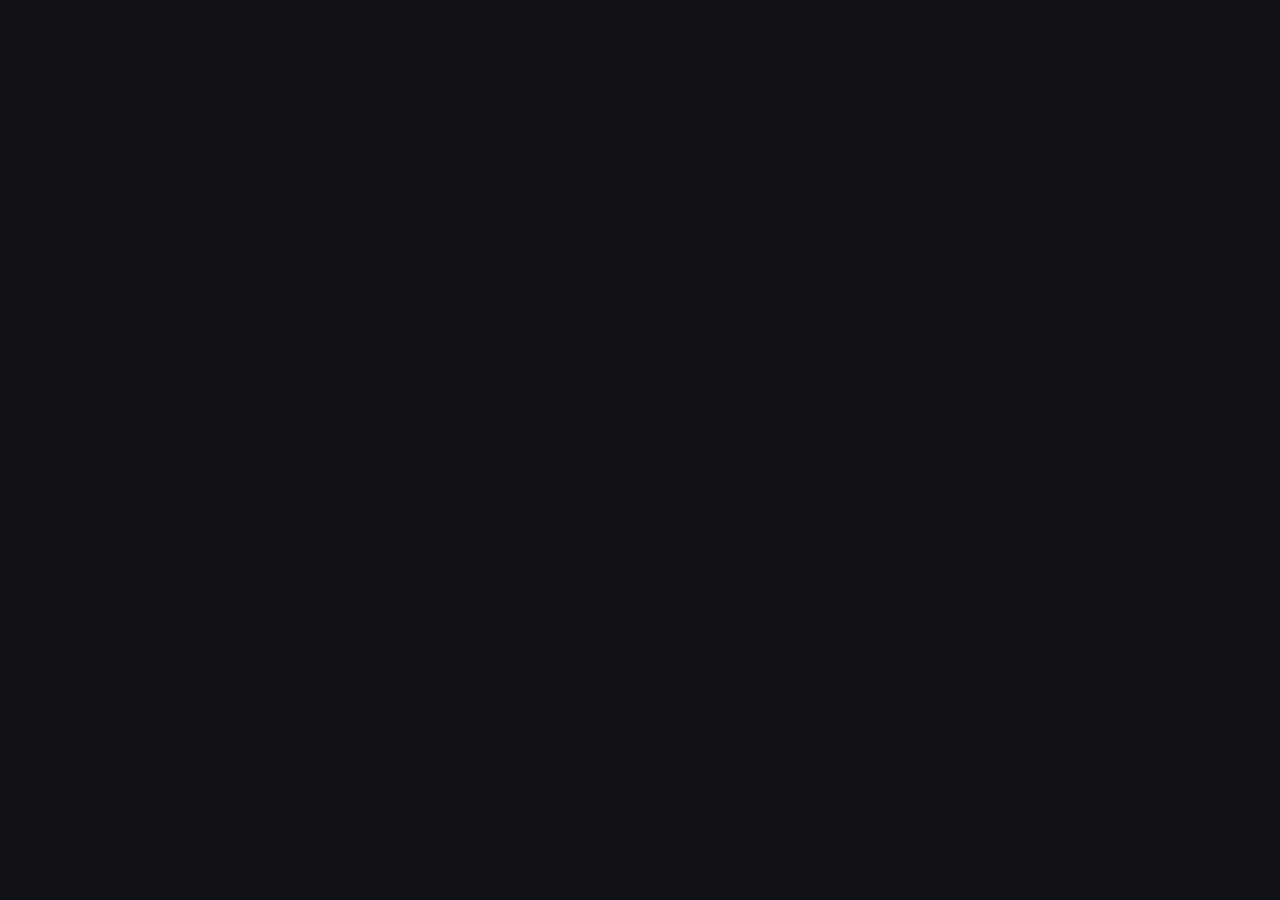
==== kirs_ulyana/index.html @ 71306ec5 "сделала фронт йоу" ====
<!DOCTYPE html>
<html>
<head>
  <title>TaskBoard — Управление задачами</title>
  <link rel="preconnect" href="https://fonts.googleapis.com" />
  <link href="https://fonts.googleapis.com/css2?family=Inter:wght@400;500;600;700&display=swap" rel="stylesheet" />
  <link rel="stylesheet" href="style.css" />
</head>
<body>

  <!-- ТОСТЫ -->
  <div id="toast-container"></div>

  <!-- ЭКРАНЫ АВТОРИЗАЦИИ (показываются, когда пользователь не вошёл) -->
  <div id="auth-view" class="auth-wrapper hidden">
    <!-- LOGIN -->
    <div id="page-login" class="auth-card hidden">
      <div class="auth-logo">
        <svg width="36" height="36" viewBox="0 0 36 36" fill="none">
          <rect width="36" height="36" rx="10" fill="#6C63FF"/>
          <path d="M10 18h16M18 10v16" stroke="#fff" stroke-width="2.5" stroke-linecap="round"/>
        </svg>
        <span>TaskBoard</span>
      </div>
      <h1 class="auth-title">Добро пожаловать</h1>
      <p class="auth-subtitle">Войдите в свой аккаунт</p>
      <form id="login-form" class="auth-form" onsubmit="return false">
        <div class="field">
          <label>Email</label>
          <input type="email" id="login-email" placeholder="you@example.com" autocomplete="email" required />
        </div>
        <div class="field">
          <label>Пароль</label>
          <input type="password" id="login-password" placeholder="••••••" autocomplete="current-password" required />
        </div>
        <div id="login-error" class="form-error hidden"></div>
        <button type="submit" class="btn btn-primary btn-full" onclick="Auth.login()">
          <span class="btn-text">Войти</span>
          <span class="btn-spinner hidden"></span>
        </button>
      </form>
      <p class="auth-footer">Нет аккаунта? <a href="#" onclick="Router.go('register')">Зарегистрироваться</a></p>
    </div>

    <!-- РЕГИСТРАЦИЯ -->
    <div id="page-register" class="auth-card hidden">
      <div class="auth-logo">
        <svg width="36" height="36" viewBox="0 0 36 36" fill="none">
          <rect width="36" height="36" rx="10" fill="#6C63FF"/>
          <path d="M10 18h16M18 10v16" stroke="#fff" stroke-width="2.5" stroke-linecap="round"/>
        </svg>
        <span>TaskBoard</span>
      </div>
      <h1 class="auth-title">Создать аккаунт</h1>
      <p class="auth-subtitle">Заполните данные для регистрации</p>
      <form id="register-form" class="auth-form" onsubmit="return false">
        <div class="field">
          <label>Имя пользователя</label>
          <input type="text" id="reg-username" placeholder="Минимум 5 символов" minlength="5" maxlength="50" required />
        </div>
        <div class="field">
          <label>Email</label>
          <input type="email" id="reg-email" placeholder="you@example.com" required />
        </div>
        <div class="field">
          <label>Пароль</label>
          <input type="password" id="reg-password" placeholder="Минимум 6 символов" minlength="6" maxlength="100" required />
        </div>
        <div class="field">
          <label>Роль</label>
          <select id="reg-role">
            <option value="user">Исполнитель</option>
            <option value="manager">Менеджер</option>
            <option value="admin">Администратор</option>
          </select>
        </div>
        <div id="reg-error" class="form-error hidden"></div>
        <button type="submit" class="btn btn-primary btn-full" onclick="Auth.register()">
          <span class="btn-text">Зарегистрироваться</span>
          <span class="btn-spinner hidden"></span>
        </button>
      </form>
      <p class="auth-footer">Уже есть аккаунт? <a href="#" onclick="Router.go('login')">Войти</a></p>
    </div>
  </div>

  <!-- ОСНОВНОЕ ПРИЛОЖЕНИЕ (показывается, если пользователь вошёл) -->
  <div id="app-view" class="app-layout hidden">

    <!-- БОКОВОЕ МЕНЮ -->
    <aside class="sidebar">
      <div class="sidebar-header">
        <svg width="28" height="28" viewBox="0 0 36 36" fill="none">
          <rect width="36" height="36" rx="10" fill="#6C63FF"/>
          <path d="M10 18h16M18 10v16" stroke="#fff" stroke-width="2.5" stroke-linecap="round"/>
        </svg>
        <span class="sidebar-brand">TaskBoard</span>
      </div>

      <nav class="sidebar-nav">
        <a href="#" class="nav-item active" onclick="Router.go('boards')" data-page="boards">
          <svg viewBox="0 0 24 24" fill="none" stroke="currentColor" stroke-width="2">
            <rect x="3" y="3" width="7" height="7" rx="1"/><rect x="14" y="3" width="7" height="7" rx="1"/>
            <rect x="3" y="14" width="7" height="7" rx="1"/><rect x="14" y="14" width="7" height="7" rx="1"/>
          </svg>
          Мои доски
        </a>
        <a href="#" class="nav-item" onclick="Router.go('notifications')" data-page="notifications">
          <svg viewBox="0 0 24 24" fill="none" stroke="currentColor" stroke-width="2">
            <path d="M18 8A6 6 0 0 0 6 8c0 7-3 9-3 9h18s-3-2-3-9"/>
            <path d="M13.73 21a2 2 0 0 1-3.46 0"/>
          </svg>
          Уведомления
          <span id="notif-badge" class="badge hidden">0</span>
        </a>
        <a href="#" class="nav-item" onclick="Router.go('profile')" data-page="profile">
          <svg viewBox="0 0 24 24" fill="none" stroke="currentColor" stroke-width="2">
            <path d="M20 21v-2a4 4 0 0 0-4-4H8a4 4 0 0 0-4 4v2"/>
            <circle cx="12" cy="7" r="4"/>
          </svg>
          Профиль
        </a>
      </nav>

      <div class="sidebar-footer">
        <div class="sidebar-user">
          <div class="user-avatar" id="sidebar-avatar">?</div>
          <div class="user-info">
            <span class="user-name" id="sidebar-name">...</span>
            <span class="user-role" id="sidebar-role">...</span>
          </div>
        </div>
        <button class="btn-icon logout-btn" onclick="Auth.logout()" title="Выйти">
          <svg viewBox="0 0 24 24" fill="none" stroke="currentColor" stroke-width="2">
            <path d="M9 21H5a2 2 0 0 1-2-2V5a2 2 0 0 1 2-2h4"/>
            <polyline points="16 17 21 12 16 7"/><line x1="21" y1="12" x2="9" y2="12"/>
          </svg>
        </button>
      </div>
    </aside>

    <!-- ОСНОВНОЙ КОНТЕНТ -->
    <main class="main-content">

      <!-- СТРАНИЦА ДОСОК -->
      <div id="page-boards" class="page hidden">
        <div class="page-header">
          <div>
            <h1 class="page-title">Мои доски</h1>
            <p class="page-subtitle">Управляйте своими проектами</p>
          </div>
          <button class="btn btn-primary" onclick="Boards.openCreateModal()">
            <svg viewBox="0 0 24 24" fill="none" stroke="currentColor" stroke-width="2.5"><path d="M12 5v14M5 12h14"/></svg>
            Новая доска
          </button>
        </div>
        <div id="boards-grid" class="boards-grid">
          <div class="skeleton-grid">
            <div class="skeleton-card"></div>
            <div class="skeleton-card"></div>
            <div class="skeleton-card"></div>
          </div>
        </div>
      </div>

      <!-- СТРАНИЦА ДОСКИ (КАНБАН) -->
      <div id="page-board" class="page hidden">
        <div class="page-header">
          <div class="board-header-left">
            <button class="btn-icon back-btn" onclick="Router.go('boards')">
              <svg viewBox="0 0 24 24" fill="none" stroke="currentColor" stroke-width="2.5">
                <path d="M19 12H5M12 5l-7 7 7 7"/>
              </svg>
            </button>
            <div>
              <h1 class="page-title" id="board-title">Загрузка...</h1>
              <p class="page-subtitle" id="board-desc"></p>
            </div>
          </div>
          <div class="board-actions">
            <button class="btn btn-secondary" onclick="Board.openEditModal()">Редактировать</button>
            <button class="btn btn-primary" onclick="Board.openTaskModal()">
              <svg viewBox="0 0 24 24" fill="none" stroke="currentColor" stroke-width="2.5"><path d="M12 5v14M5 12h14"/></svg>
              Задача
            </button>
          </div>
        </div>
        <div class="kanban-board" id="kanban-board">
          <div class="kanban-col" id="col-todo" data-status="todo">
            <div class="col-header">
              <div class="col-dot dot-todo"></div>
              <span class="col-title">To Do</span>
              <span class="col-count" id="count-todo">0</span>
            </div>
            <div class="col-cards" id="cards-todo"></div>
          </div>
          <div class="kanban-col" id="col-inprogress" data-status="inprogress">
            <div class="col-header">
              <div class="col-dot dot-inprogress"></div>
              <span class="col-title">In Progress</span>
              <span class="col-count" id="count-inprogress">0</span>
            </div>
            <div class="col-cards" id="cards-inprogress"></div>
          </div>
          <div class="kanban-col" id="col-done" data-status="done">
            <div class="col-header">
              <div class="col-dot dot-done"></div>
              <span class="col-title">Done</span>
              <span class="col-count" id="count-done">0</span>
            </div>
            <div class="col-cards" id="cards-done"></div>
          </div>
        </div>
      </div>

      <!-- СТРАНИЦА ЗАДАЧИ -->
      <div id="page-task" class="page hidden">
        <div class="page-header">
          <div class="board-header-left">
            <button class="btn-icon back-btn" id="task-back-btn" onclick="Board.goBack()">
              <svg viewBox="0 0 24 24" fill="none" stroke="currentColor" stroke-width="2.5">
                <path d="M19 12H5M12 5l-7 7 7 7"/>
              </svg>
            </button>
            <div>
              <h1 class="page-title" id="task-title">Загрузка...</h1>
              <span class="status-badge" id="task-status-badge"></span>
            </div>
          </div>
          <div class="board-actions">
            <button class="btn btn-secondary" onclick="TaskDetail.openEditModal()">Редактировать</button>
            <button class="btn btn-danger" onclick="TaskDetail.deleteTask()">Удалить</button>
          </div>
        </div>

        <div class="task-layout">
          <div class="task-main">
            <section class="task-section">
              <h3 class="section-label">Описание</h3>
              <p id="task-description" class="task-description"></p>
            </section>
            <section class="task-section">
              <h3 class="section-label">Комментарии</h3>
              <div id="task-comments" class="comments-list"></div>
              <form class="comment-form" onsubmit="return false">
                <textarea id="comment-text" placeholder="Написать комментарий..." rows="3"></textarea>
                <button class="btn btn-primary" onclick="TaskDetail.addComment()">Отправить</button>
              </form>
            </section>
          </div>
          <div class="task-sidebar">
            <div class="task-meta-card">
              <div class="meta-row">
                <span class="meta-label">Статус</span>
                <select id="task-status-select" onchange="TaskDetail.changeStatus(this.value)" class="meta-select">
                  <option value="todo">To Do</option>
                  <option value="inprogress">In Progress</option>
                  <option value="done">Done</option>
                </select>
              </div>
              <div class="meta-row">
                <span class="meta-label">Дедлайн</span>
                <span id="task-due" class="meta-value">—</span>
              </div>
              <div class="meta-row">
                <span class="meta-label">Создана</span>
                <span id="task-created" class="meta-value">—</span>
              </div>
              <div class="meta-row">
                <span class="meta-label">Исполнитель</span>
                <span id="task-assignee" class="meta-value">—</span>
              </div>
            </div>
          </div>
        </div>
      </div>

      <!-- СТРАНИЦА УВЕДОМЛЕНИЙ -->
      <div id="page-notifications" class="page hidden">
        <div class="page-header">
          <div>
            <h1 class="page-title">Уведомления</h1>
            <p class="page-subtitle">Последние изменения в ваших задачах</p>
          </div>
          <button class="btn btn-secondary" onclick="Notifications.markAllRead()">Отметить все прочитанными</button>
        </div>
        <div id="notif-list" class="notif-list"></div>
      </div>

      <!-- СТРАНИЦА ПРОФИЛЯ -->
      <div id="page-profile" class="page hidden">
        <div class="page-header">
          <div>
            <h1 class="page-title">Профиль</h1>
          </div>
        </div>
        <div class="profile-card">
          <div class="profile-avatar-big" id="profile-avatar-big">?</div>
          <div class="profile-info">
            <div class="profile-name" id="profile-name">—</div>
            <div class="profile-email" id="profile-email">—</div>
            <div class="profile-role-badge" id="profile-role">—</div>
          </div>
        </div>
      </div>

    </main>
  </div>

  <!-- МОДАЛЬНЫЕ ОКНА -->

  <!-- МОДАЛЬНОЕ ОКНО СОЗДАНИЯ/РЕДАКТИРОВАНИЯ ДОСКИ -->
  <div id="modal-board" class="modal-overlay hidden" onclick="Modal.closeOnOverlay(event, 'modal-board')">
    <div class="modal">
      <div class="modal-header">
        <h2 id="modal-board-title">Новая доска</h2>
        <button class="btn-icon" onclick="Modal.close('modal-board')">
          <svg viewBox="0 0 24 24" fill="none" stroke="currentColor" stroke-width="2.5"><path d="M18 6L6 18M6 6l12 12"/></svg>
        </button>
      </div>
      <div class="modal-body">
        <div class="field">
          <label>Название <span class="req">*</span></label>
          <input type="text" id="board-name-input" placeholder="Название доски" maxlength="100" />
        </div>
        <div class="field">
          <label>Описание</label>
          <textarea id="board-desc-input" placeholder="Опционально" maxlength="500" rows="3"></textarea>
        </div>
      </div>
      <div class="modal-footer">
        <button class="btn btn-ghost" onclick="Modal.close('modal-board')">Отмена</button>
        <button class="btn btn-primary" id="board-submit-btn" onclick="Boards.submitBoard()">Создать</button>
      </div>
    </div>
  </div>

  <!-- МОДАЛЬНОЕ ОКНО СОЗДАНИЯ ЗАДАЧИ -->
  <div id="modal-task" class="modal-overlay hidden" onclick="Modal.closeOnOverlay(event, 'modal-task')">
    <div class="modal">
      <div class="modal-header">
        <h2>Новая задача</h2>
        <button class="btn-icon" onclick="Modal.close('modal-task')">
          <svg viewBox="0 0 24 24" fill="none" stroke="currentColor" stroke-width="2.5"><path d="M18 6L6 18M6 6l12 12"/></svg>
        </button>
      </div>
      <div class="modal-body">
        <div class="field">
          <label>Название <span class="req">*</span></label>
          <input type="text" id="task-name-input" placeholder="Название задачи" maxlength="100" />
        </div>
        <div class="field">
          <label>Описание</label>
          <textarea id="task-desc-input" placeholder="Опционально" maxlength="1000" rows="3"></textarea>
        </div>
        <div class="field-row">
          <div class="field">
            <label>Статус</label>
            <select id="task-status-input">
              <option value="todo">To Do</option>
              <option value="inprogress">In Progress</option>
              <option value="done">Done</option>
            </select>
          </div>
          <div class="field">
            <label>Дедлайн</label>
            <input type="date" id="task-due-input" />
          </div>
        </div>
      </div>
      <div class="modal-footer">
        <button class="btn btn-ghost" onclick="Modal.close('modal-task')">Отмена</button>
        <button class="btn btn-primary" onclick="Board.submitTask()">Создать</button>
      </div>
    </div>
  </div>

  <!-- МОДАЛЬНОЕ ОКНО РЕДАКТИРОВАНИЯ ЗАДАЧИ -->
  <div id="modal-edit-task" class="modal-overlay hidden" onclick="Modal.closeOnOverlay(event, 'modal-edit-task')">
    <div class="modal">
      <div class="modal-header">
        <h2>Редактировать задачу</h2>
        <button class="btn-icon" onclick="Modal.close('modal-edit-task')">
          <svg viewBox="0 0 24 24" fill="none" stroke="currentColor" stroke-width="2.5"><path d="M18 6L6 18M6 6l12 12"/></svg>
        </button>
      </div>
      <div class="modal-body">
        <div class="field">
          <label>Название</label>
          <input type="text" id="edit-task-name" maxlength="100" />
        </div>
        <div class="field">
          <label>Описание</label>
          <textarea id="edit-task-desc" maxlength="1000" rows="3"></textarea>
        </div>
        <div class="field-row">
          <div class="field">
            <label>Статус</label>
            <select id="edit-task-status">
              <option value="todo">To Do</option>
              <option value="inprogress">In Progress</option>
              <option value="done">Done</option>
            </select>
          </div>
          <div class="field">
            <label>Дедлайн</label>
            <input type="date" id="edit-task-due" />
          </div>
        </div>
      </div>
      <div class="modal-footer">
        <button class="btn btn-ghost" onclick="Modal.close('modal-edit-task')">Отмена</button>
        <button class="btn btn-primary" onclick="TaskDetail.submitEdit()">Сохранить</button>
      </div>
    </div>
  </div>

  <!-- МОДАЛЬНОЕ ОКНО ПОДТВЕРЖДЕНИЯ УДАЛЕНИЯ -->
  <div id="modal-confirm" class="modal-overlay hidden" onclick="Modal.closeOnOverlay(event, 'modal-confirm')">
    <div class="modal modal-sm">
      <div class="modal-header">
        <h2 id="confirm-title">Подтверждение</h2>
        <button class="btn-icon" onclick="Modal.close('modal-confirm')">
          <svg viewBox="0 0 24 24" fill="none" stroke="currentColor" stroke-width="2.5"><path d="M18 6L6 18M6 6l12 12"/></svg>
        </button>
      </div>
      <div class="modal-body">
        <p id="confirm-text">Вы уверены?</p>
      </div>
      <div class="modal-footer">
        <button class="btn btn-ghost" onclick="Modal.close('modal-confirm')">Отмена</button>
        <button class="btn btn-danger" id="confirm-btn">Удалить</button>
      </div>
    </div>
  </div>

  <!-- СКРИПТЫ (порядок загрузки важен) -->
  <script src="js/config.js"></script>
  <script src="js/api.js"></script>
  <script src="js/auth.js"></script>
  <script src="js/router.js"></script>
  <script src="js/modal.js"></script>
  <script src="js/toast.js"></script>
  <script src="js/pages/boards.js"></script>
  <script src="js/pages/board.js"></script>
  <script src="js/pages/task.js"></script>
  <script src="js/pages/notifications.js"></script>
  <script src="js/app.js"></script>
</body>
</html>
---- kirs_ulyana/style.css ----
/* ── CSS переменные ── */
:root {
  --bg:          #0F1117;
  --surface:     #1C1E26;
  --surface2:    #252730;
  --surface3:    #2E3040;
  --border:      #32354A;
  --accent:      #6C63FF;
  --accent-h:    #8B83FF;
  --accent-dim:  rgba(108, 99, 255, 0.15);
  --text:        #E8E8F0;
  --text-muted:  #8888A0;
  --text-dim:    #5A5A72;
  --success:     #3ECF8E;
  --warning:     #F4A261;
  --danger:      #E05252;
  --todo-clr:    #7B8AF7;
  --prog-clr:    #F4A261;
  --done-clr:    #3ECF8E;
  --radius:      10px;
  --radius-sm:   6px;
  --shadow:      0 4px 24px rgba(0,0,0,0.4);
  --font:        'Inter', -apple-system, sans-serif;
  --sidebar-w:   240px;
  --transition:  0.18s ease;
}

/* ── Сброс стилей ── */
*, *::before, *::after { box-sizing: border-box; margin: 0; padding: 0; }
html { font-size: 15px; }
body {
  font-family: var(--font);
  background: var(--bg);
  color: var(--text);
  min-height: 100vh;
  -webkit-font-smoothing: antialiased;
}
a { color: var(--accent); text-decoration: none; }
a:hover { color: var(--accent-h); }
button { font-family: var(--font); cursor: pointer; border: none; background: none; }
input, textarea, select {
  font-family: var(--font);
  font-size: 0.933rem;
  background: var(--surface2);
  border: 1.5px solid var(--border);
  border-radius: var(--radius-sm);
  color: var(--text);
  padding: 0.6rem 0.75rem;
  width: 100%;
  transition: border-color var(--transition);
  outline: none;
}
input::placeholder, textarea::placeholder { color: var(--text-dim); }
input:focus, textarea:focus, select:focus { border-color: var(--accent); }
textarea { resize: vertical; }
select option { background: var(--surface2); }

/* ── Утилиты ── */
.hidden { display: none !important; }

/* ── Кнопки ── */
.btn {
  display: inline-flex;
  align-items: center;
  gap: 0.4rem;
  padding: 0.55rem 1.1rem;
  border-radius: var(--radius-sm);
  font-size: 0.867rem;
  font-weight: 600;
  transition: background var(--transition), transform 0.1s;
}
.btn:active { transform: scale(0.97); }
.btn svg { width: 15px; height: 15px; flex-shrink: 0; }

.btn-primary { background: var(--accent); color: #fff; }
.btn-primary:hover { background: var(--accent-h); }

.btn-secondary { background: var(--surface2); color: var(--text); border: 1.5px solid var(--border); }
.btn-secondary:hover { background: var(--surface3); }

.btn-ghost { background: transparent; color: var(--text-muted); }
.btn-ghost:hover { background: var(--surface2); color: var(--text); }

.btn-danger { background: rgba(224,82,82,0.15); color: var(--danger); border: 1.5px solid rgba(224,82,82,0.3); }
.btn-danger:hover { background: rgba(224,82,82,0.25); }

.btn-full { width: 100%; justify-content: center; padding: 0.7rem; font-size: 0.933rem; }

.btn-icon {
  width: 32px; height: 32px;
  display: flex; align-items: center; justify-content: center;
  border-radius: var(--radius-sm);
  color: var(--text-muted);
  transition: background var(--transition), color var(--transition);
}
.btn-icon:hover { background: var(--surface2); color: var(--text); }
.btn-icon svg { width: 18px; height: 18px; }

/* ── Авторизация ── */
.auth-wrapper {
  min-height: 100vh;
  display: flex;
  align-items: center;
  justify-content: center;
  background: radial-gradient(ellipse at 60% 40%, rgba(108,99,255,0.12) 0%, transparent 65%),
              var(--bg);
}
.auth-card {
  width: 100%;
  max-width: 400px;
  background: var(--surface);
  border: 1.5px solid var(--border);
  border-radius: 16px;
  padding: 2rem 2rem 2.2rem;
  box-shadow: var(--shadow);
}
.auth-logo {
  display: flex; align-items: center; gap: 0.6rem;
  font-size: 1.1rem; font-weight: 700; color: var(--text);
  margin-bottom: 1.6rem;
}
.auth-title { font-size: 1.5rem; font-weight: 700; margin-bottom: 0.25rem; }
.auth-subtitle { color: var(--text-muted); font-size: 0.9rem; margin-bottom: 1.6rem; }
.auth-form { display: flex; flex-direction: column; gap: 1rem; }
.auth-footer { text-align: center; margin-top: 1.2rem; color: var(--text-muted); font-size: 0.867rem; }

/* ── Поля формы ── */
.field { display: flex; flex-direction: column; gap: 0.35rem; }
.field label { font-size: 0.8rem; font-weight: 600; color: var(--text-muted); letter-spacing: 0.02em; text-transform: uppercase; }
.field-row { display: grid; grid-template-columns: 1fr 1fr; gap: 0.75rem; }
.req { color: var(--accent); }
.form-error { color: var(--danger); font-size: 0.833rem; padding: 0.5rem 0.6rem; background: rgba(224,82,82,0.1); border-radius: var(--radius-sm); }

/* ── Макет приложения ── */
.app-layout {
  display: grid;
  grid-template-columns: var(--sidebar-w) 1fr;
  min-height: 100vh;
}

/* ── Боковое меню ── */
.sidebar {
  background: var(--surface);
  border-right: 1.5px solid var(--border);
  display: flex;
  flex-direction: column;
  padding: 1.25rem 0;
  position: sticky;
  top: 0;
  height: 100vh;
  overflow-y: auto;
}
.sidebar-header {
  display: flex; align-items: center; gap: 0.6rem;
  padding: 0 1.1rem 1.4rem;
  font-size: 1rem; font-weight: 700; color: var(--text);
}
.sidebar-brand { font-size: 1rem; font-weight: 700; }
.sidebar-nav { flex: 1; display: flex; flex-direction: column; gap: 2px; padding: 0 0.6rem; }
.nav-item {
  display: flex; align-items: center; gap: 0.7rem;
  padding: 0.6rem 0.8rem;
  border-radius: var(--radius-sm);
  color: var(--text-muted);
  font-size: 0.867rem;
  font-weight: 500;
  transition: background var(--transition), color var(--transition);
  text-decoration: none;
  position: relative;
}
.nav-item svg { width: 16px; height: 16px; flex-shrink: 0; }
.nav-item:hover { background: var(--surface2); color: var(--text); }
.nav-item.active { background: var(--accent-dim); color: var(--accent); }

.sidebar-footer {
  padding: 1rem 0.9rem 0;
  border-top: 1.5px solid var(--border);
  display: flex; align-items: center; gap: 0.5rem;
  margin-top: auto;
}
.sidebar-user { display: flex; align-items: center; gap: 0.6rem; flex: 1; min-width: 0; }
.user-avatar {
  width: 32px; height: 32px; border-radius: 50%;
  background: var(--accent-dim);
  color: var(--accent);
  display: flex; align-items: center; justify-content: center;
  font-size: 0.8rem; font-weight: 700;
  flex-shrink: 0;
  border: 1.5px solid var(--accent);
}
.user-info { display: flex; flex-direction: column; min-width: 0; }
.user-name { font-size: 0.8rem; font-weight: 600; white-space: nowrap; overflow: hidden; text-overflow: ellipsis; }
.user-role { font-size: 0.7rem; color: var(--text-muted); white-space: nowrap; }

.logout-btn { color: var(--text-dim); flex-shrink: 0; }
.logout-btn:hover { background: rgba(224,82,82,0.1); color: var(--danger); }

/* ── Основной контент ── */
.main-content { padding: 2rem 2.5rem; overflow-y: auto; }
.page { display: block; }

/* ── Заголовок страницы ── */
.page-header {
  display: flex; align-items: flex-start; justify-content: space-between;
  margin-bottom: 2rem; gap: 1rem;
}
.page-title { font-size: 1.6rem; font-weight: 700; margin-bottom: 0.2rem; }
.page-subtitle { color: var(--text-muted); font-size: 0.867rem; }
.board-header-left { display: flex; align-items: center; gap: 0.75rem; }
.back-btn { width: 36px; height: 36px; }
.board-actions { display: flex; gap: 0.5rem; align-items: center; }

/* ── Сетка досок ── */
.boards-grid { display: grid; grid-template-columns: repeat(auto-fill, minmax(260px, 1fr)); gap: 1rem; }
.board-card {
  background: var(--surface);
  border: 1.5px solid var(--border);
  border-radius: var(--radius);
  padding: 1.2rem 1.2rem 1rem;
  cursor: pointer;
  transition: border-color var(--transition), transform var(--transition), box-shadow var(--transition);
  position: relative;
}
.board-card:hover { border-color: var(--accent); transform: translateY(-2px); box-shadow: 0 8px 24px rgba(108,99,255,0.15); }
.board-card-title { font-size: 1rem; font-weight: 600; margin-bottom: 0.4rem; }
.board-card-desc { font-size: 0.8rem; color: var(--text-muted); display: -webkit-box; -webkit-line-clamp: 2; -webkit-box-orient: vertical; overflow: hidden; min-height: 2.2em; }
.board-card-footer { display: flex; justify-content: space-between; align-items: center; margin-top: 1rem; padding-top: 0.75rem; border-top: 1px solid var(--border); }
.board-card-date { font-size: 0.75rem; color: var(--text-dim); }
.board-card-actions { display: flex; gap: 4px; opacity: 0; transition: opacity var(--transition); }
.board-card:hover .board-card-actions { opacity: 1; }
.board-card-actions .btn-icon { width: 26px; height: 26px; }
.board-card-actions .btn-icon svg { width: 14px; height: 14px; }

.empty-state {
  grid-column: 1 / -1;
  text-align: center;
  padding: 4rem 2rem;
  color: var(--text-muted);
}
.empty-state svg { width: 48px; height: 48px; margin: 0 auto 1rem; opacity: 0.4; }
.empty-state h3 { font-size: 1.1rem; font-weight: 600; margin-bottom: 0.4rem; color: var(--text); }
.empty-state p { font-size: 0.867rem; }

/* ── Скелет загрузки ── */
.skeleton-grid { display: contents; }
.skeleton-card {
  background: var(--surface);
  border: 1.5px solid var(--border);
  border-radius: var(--radius);
  height: 140px;
  animation: shimmer 1.4s infinite;
}
@keyframes shimmer {
  0%,100% { opacity: 0.6; }
  50%      { opacity: 1; }
}

/* ── Канбан ── */
.kanban-board {
  display: grid;
  grid-template-columns: repeat(3, 1fr);
  gap: 1.2rem;
  align-items: start;
  min-height: calc(100vh - 200px);
}
.kanban-col {
  background: var(--surface);
  border: 1.5px solid var(--border);
  border-radius: var(--radius);
  overflow: hidden;
}
.col-header {
  display: flex; align-items: center; gap: 0.5rem;
  padding: 1rem 1rem 0.75rem;
  border-bottom: 1.5px solid var(--border);
}
.col-dot { width: 8px; height: 8px; border-radius: 50%; flex-shrink: 0; }
.dot-todo { background: var(--todo-clr); box-shadow: 0 0 6px var(--todo-clr); }
.dot-inprogress { background: var(--prog-clr); box-shadow: 0 0 6px var(--prog-clr); }
.dot-done { background: var(--done-clr); box-shadow: 0 0 6px var(--done-clr); }
.col-title { font-size: 0.833rem; font-weight: 700; text-transform: uppercase; letter-spacing: 0.06em; flex: 1; }
.col-count {
  font-size: 0.75rem; font-weight: 600;
  background: var(--surface2);
  border-radius: 20px;
  padding: 1px 8px;
  color: var(--text-muted);
}
.col-cards { display: flex; flex-direction: column; gap: 0.6rem; padding: 0.75rem; min-height: 60px; }

/* Карточка задачи Канбан */
.task-card {
  background: var(--surface2);
  border: 1.5px solid var(--border);
  border-radius: var(--radius-sm);
  padding: 0.8rem 0.9rem;
  cursor: pointer;
  transition: border-color var(--transition), box-shadow var(--transition);
}
.task-card:hover { border-color: var(--accent); box-shadow: 0 2px 12px rgba(108,99,255,0.15); }
.task-card-title { font-size: 0.867rem; font-weight: 600; margin-bottom: 0.35rem; }
.task-card-due {
  font-size: 0.75rem; color: var(--text-muted);
  display: flex; align-items: center; gap: 0.3rem;
}
.task-card-due svg { width: 12px; height: 12px; }
.task-card-due.overdue { color: var(--danger); }
.task-card-assignee {
  font-size: 0.7rem; color: var(--text-dim);
  margin-top: 0.4rem;
  display: flex; align-items: center; gap: 0.3rem;
}

/* ── Детали задачи ── */
.task-layout { display: grid; grid-template-columns: 1fr 260px; gap: 1.5rem; align-items: start; }
.task-section { margin-bottom: 1.5rem; }
.section-label { font-size: 0.767rem; font-weight: 700; text-transform: uppercase; letter-spacing: 0.07em; color: var(--text-muted); margin-bottom: 0.7rem; }
.task-description { font-size: 0.9rem; color: var(--text-muted); line-height: 1.65; white-space: pre-wrap; }
.status-badge {
  display: inline-block;
  font-size: 0.733rem; font-weight: 700; text-transform: uppercase; letter-spacing: 0.05em;
  padding: 2px 10px; border-radius: 20px;
  margin-top: 0.35rem;
}
.status-todo { background: rgba(123,138,247,0.15); color: var(--todo-clr); }
.status-inprogress { background: rgba(244,162,97,0.15); color: var(--prog-clr); }
.status-done { background: rgba(62,207,142,0.15); color: var(--done-clr); }

.task-meta-card {
  background: var(--surface);
  border: 1.5px solid var(--border);
  border-radius: var(--radius);
  padding: 1rem;
}
.meta-row { display: flex; flex-direction: column; gap: 0.3rem; padding: 0.6rem 0; border-bottom: 1px solid var(--border); }
.meta-row:last-child { border-bottom: none; }
.meta-label { font-size: 0.733rem; font-weight: 700; text-transform: uppercase; letter-spacing: 0.05em; color: var(--text-dim); }
.meta-value { font-size: 0.867rem; color: var(--text); }
.meta-select { padding: 0.35rem 0.5rem; font-size: 0.8rem; }

/* ── Комментарии ── */
.comments-list { display: flex; flex-direction: column; gap: 0.75rem; margin-bottom: 1rem; }
.comment-item {
  background: var(--surface);
  border: 1.5px solid var(--border);
  border-radius: var(--radius-sm);
  padding: 0.75rem 0.9rem;
}
.comment-header { display: flex; justify-content: space-between; align-items: center; margin-bottom: 0.4rem; }
.comment-author { font-size: 0.8rem; font-weight: 600; color: var(--accent); }
.comment-date { font-size: 0.733rem; color: var(--text-dim); }
.comment-text { font-size: 0.867rem; color: var(--text-muted); line-height: 1.55; }
.comment-form { display: flex; flex-direction: column; gap: 0.5rem; }
.comment-empty { color: var(--text-dim); font-size: 0.867rem; font-style: italic; }

/* ── Уведомления ── */
.notif-list { display: flex; flex-direction: column; gap: 0.5rem; }
.notif-item {
  background: var(--surface);
  border: 1.5px solid var(--border);
  border-radius: var(--radius-sm);
  padding: 0.85rem 1rem;
  display: flex; align-items: flex-start; gap: 0.75rem;
  transition: border-color var(--transition);
}
.notif-item.unread { border-color: var(--accent); background: var(--accent-dim); }
.notif-dot { width: 8px; height: 8px; border-radius: 50%; background: var(--accent); margin-top: 4px; flex-shrink: 0; }
.notif-dot.read { background: var(--text-dim); }
.notif-body { flex: 1; }
.notif-text { font-size: 0.867rem; margin-bottom: 0.25rem; }
.notif-date { font-size: 0.733rem; color: var(--text-dim); }
.notif-empty { color: var(--text-dim); text-align: center; padding: 3rem; font-style: italic; }

/* ── Бейджи ── */
.badge {
  background: var(--danger);
  color: #fff;
  font-size: 0.667rem;
  font-weight: 700;
  border-radius: 20px;
  padding: 1px 6px;
  min-width: 18px;
  text-align: center;
}

/* ── Профиль ── */
.profile-card {
  background: var(--surface);
  border: 1.5px solid var(--border);
  border-radius: var(--radius);
  padding: 2rem;
  display: flex; align-items: center; gap: 1.5rem;
  max-width: 480px;
}
.profile-avatar-big {
  width: 72px; height: 72px; border-radius: 50%;
  background: var(--accent-dim);
  color: var(--accent);
  display: flex; align-items: center; justify-content: center;
  font-size: 1.8rem; font-weight: 700;
  border: 2px solid var(--accent);
  flex-shrink: 0;
}
.profile-name { font-size: 1.2rem; font-weight: 700; margin-bottom: 0.2rem; }
.profile-email { font-size: 0.867rem; color: var(--text-muted); margin-bottom: 0.6rem; }
.profile-role-badge {
  display: inline-block;
  font-size: 0.733rem; font-weight: 700; text-transform: uppercase; letter-spacing: 0.05em;
  padding: 2px 10px; border-radius: 20px;
  background: var(--accent-dim); color: var(--accent);
}

/* ── Модальные окна ── */
.modal-overlay {
  position: fixed; inset: 0;
  background: rgba(0,0,0,0.6);
  backdrop-filter: blur(4px);
  display: flex; align-items: center; justify-content: center;
  z-index: 1000;
  padding: 1rem;
}
.modal {
  background: var(--surface);
  border: 1.5px solid var(--border);
  border-radius: 14px;
  width: 100%;
  max-width: 480px;
  box-shadow: var(--shadow);
  animation: modalIn 0.18s ease;
}
.modal-sm { max-width: 360px; }
@keyframes modalIn {
  from { opacity: 0; transform: scale(0.96) translateY(-8px); }
  to   { opacity: 1; transform: scale(1) translateY(0); }
}
.modal-header {
  display: flex; align-items: center; justify-content: space-between;
  padding: 1.2rem 1.2rem 0.8rem;
  border-bottom: 1.5px solid var(--border);
}
.modal-header h2 { font-size: 1rem; font-weight: 700; }
.modal-body { padding: 1.2rem; display: flex; flex-direction: column; gap: 0.9rem; }
.modal-footer {
  display: flex; justify-content: flex-end; gap: 0.5rem;
  padding: 0.8rem 1.2rem 1.2rem;
}

/* ── Тосты ── */
#toast-container {
  position: fixed; bottom: 1.5rem; right: 1.5rem;
  display: flex; flex-direction: column; gap: 0.5rem;
  z-index: 9999;
}
.toast {
  background: var(--surface);
  border: 1.5px solid var(--border);
  border-radius: var(--radius-sm);
  padding: 0.7rem 1rem;
  font-size: 0.867rem;
  box-shadow: var(--shadow);
  animation: toastIn 0.2s ease;
  min-width: 220px;
  max-width: 320px;
}
.toast.success { border-color: var(--success); }
.toast.error   { border-color: var(--danger); }
@keyframes toastIn {
  from { opacity: 0; transform: translateX(20px); }
  to   { opacity: 1; transform: translateX(0); }
}

/* ── Индикатор загрузки ── */
.btn-spinner {
  width: 14px; height: 14px; border-radius: 50%;
  border: 2px solid rgba(255,255,255,0.3);
  border-top-color: #fff;
  animation: spin 0.6s linear infinite;
}
@keyframes spin { to { transform: rotate(360deg); } }

/* ── Адаптивность ── */
@media (max-width: 900px) {
  .app-layout { grid-template-columns: 1fr; }
  .sidebar { display: none; }
  .kanban-board { grid-template-columns: 1fr; }
  .task-layout { grid-template-columns: 1fr; }
  .main-content { padding: 1.25rem; }
}
@media (max-width: 600px) {
  .page-header { flex-direction: column; align-items: flex-start; }
  .board-actions { width: 100%; }
}
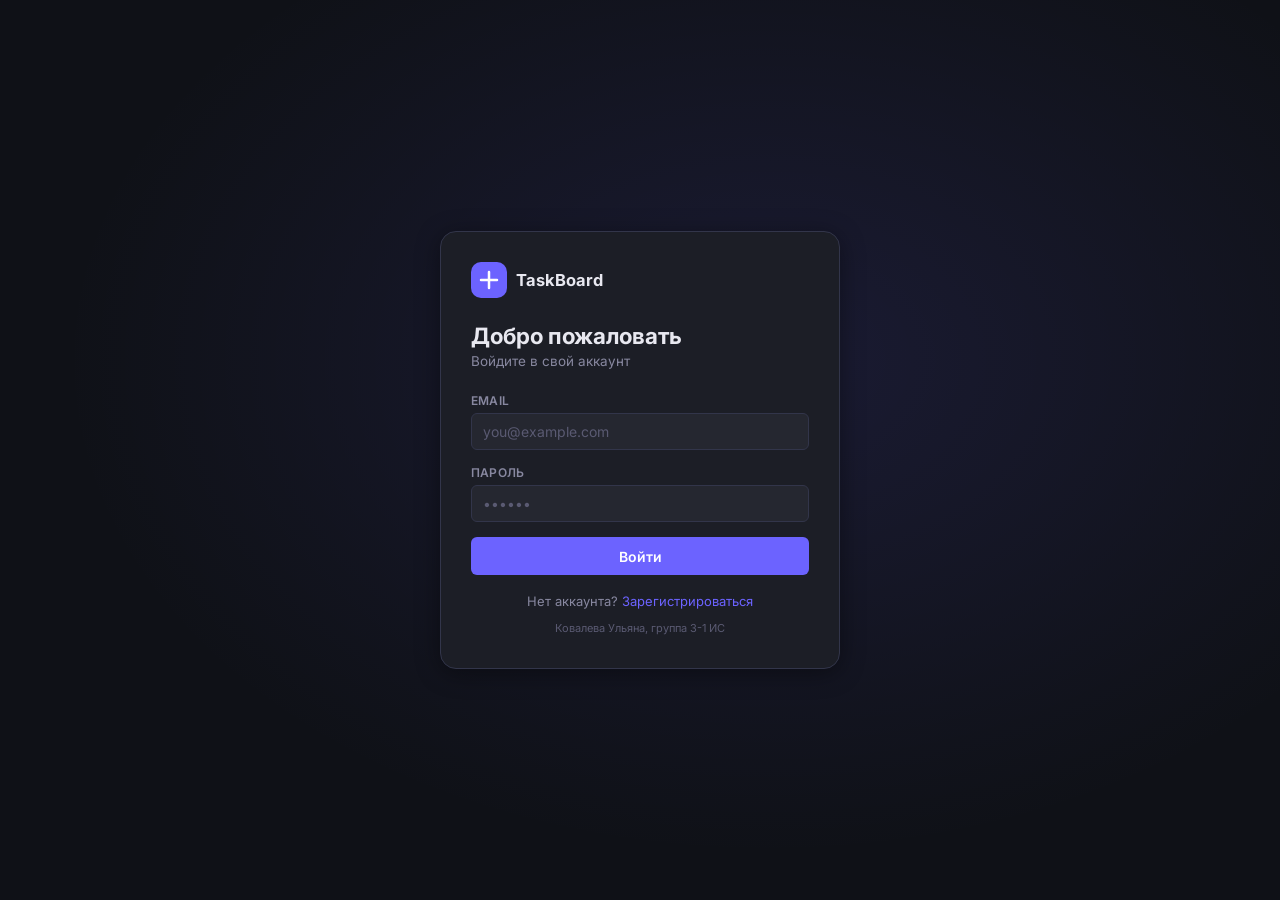
==== commit 1d46c2a2: "глобальное обновление оч крутое" ====
--- a/kirs_ulyana/index.html
+++ b/kirs_ulyana/index.html
@@ -1,10 +1,13 @@
 <!DOCTYPE html>
-<html>
+<html lang="ru">
 <head>
+  <meta charset="UTF-8" />
+  <meta name="viewport" content="width=device-width, initial-scale=1.0" />
+  <meta name="author" content="Ковалева Ульяна, группа 3-1 ИС" />
   <title>TaskBoard — Управление задачами</title>
   <link rel="preconnect" href="https://fonts.googleapis.com" />
   <link href="https://fonts.googleapis.com/css2?family=Inter:wght@400;500;600;700&display=swap" rel="stylesheet" />
-  <link rel="stylesheet" href="style.css" />
+  <link rel="stylesheet" href="style.css?v=2" />
 </head>
 <body>
 
@@ -40,6 +43,7 @@
         </button>
       </form>
       <p class="auth-footer">Нет аккаунта? <a href="#" onclick="Router.go('register')">Зарегистрироваться</a></p>
+      <p class="auth-credit">Ковалева Ульяна, группа 3-1 ИС</p>
     </div>
 
     <!-- РЕГИСТРАЦИЯ -->
@@ -81,6 +85,7 @@
         </button>
       </form>
       <p class="auth-footer">Уже есть аккаунт? <a href="#" onclick="Router.go('login')">Войти</a></p>
+      <p class="auth-credit">Ковалева Ульяна, группа 3-1 ИС</p>
     </div>
   </div>
 
@@ -122,6 +127,8 @@
         </a>
       </nav>
 
+      <div class="course-credit" id="course-author">Ковалева Ульяна, группа 3-1 ИС</div>
+
       <div class="sidebar-footer">
         <div class="sidebar-user">
           <div class="user-avatar" id="sidebar-avatar">?</div>
@@ -138,6 +145,31 @@
         </button>
       </div>
     </aside>
+
+    <!-- МОБИЛЬНАЯ НАВИГАЦИЯ -->
+    <nav class="mobile-nav">
+      <a href="#" class="mobile-nav-item" onclick="Router.go('boards')" data-page="boards" title="Мои доски">
+        <svg viewBox="0 0 24 24" fill="none" stroke="currentColor" stroke-width="2">
+          <rect x="3" y="3" width="7" height="7" rx="1"/><rect x="14" y="3" width="7" height="7" rx="1"/>
+          <rect x="3" y="14" width="7" height="7" rx="1"/><rect x="14" y="14" width="7" height="7" rx="1"/>
+        </svg>
+        <span>Доски</span>
+      </a>
+      <a href="#" class="mobile-nav-item" onclick="Router.go('notifications')" data-page="notifications" title="Уведомления">
+        <svg viewBox="0 0 24 24" fill="none" stroke="currentColor" stroke-width="2">
+          <path d="M18 8A6 6 0 0 0 6 8c0 7-3 9-3 9h18s-3-2-3-9"/>
+          <path d="M13.73 21a2 2 0 0 1-3.46 0"/>
+        </svg>
+        <span>Увед.</span>
+      </a>
+      <a href="#" class="mobile-nav-item" onclick="Router.go('profile')" data-page="profile" title="Профиль">
+        <svg viewBox="0 0 24 24" fill="none" stroke="currentColor" stroke-width="2">
+          <path d="M20 21v-2a4 4 0 0 0-4-4H8a4 4 0 0 0-4 4v2"/>
+          <circle cx="12" cy="7" r="4"/>
+        </svg>
+        <span>Профиль</span>
+      </a>
+    </nav>
 
     <!-- ОСНОВНОЙ КОНТЕНТ -->
     <main class="main-content">
@@ -435,16 +467,16 @@
   </div>
 
   <!-- СКРИПТЫ (порядок загрузки важен) -->
-  <script src="js/config.js"></script>
-  <script src="js/api.js"></script>
-  <script src="js/auth.js"></script>
-  <script src="js/router.js"></script>
-  <script src="js/modal.js"></script>
-  <script src="js/toast.js"></script>
-  <script src="js/pages/boards.js"></script>
-  <script src="js/pages/board.js"></script>
-  <script src="js/pages/task.js"></script>
-  <script src="js/pages/notifications.js"></script>
-  <script src="js/app.js"></script>
+  <script src="js/config.js?v=2"></script>
+  <script src="js/api.js?v=2"></script>
+  <script src="js/auth.js?v=2"></script>
+  <script src="js/router.js?v=2"></script>
+  <script src="js/modal.js?v=2"></script>
+  <script src="js/toast.js?v=2"></script>
+  <script src="js/pages/boards.js?v=2"></script>
+  <script src="js/pages/board.js?v=2"></script>
+  <script src="js/pages/task.js?v=2"></script>
+  <script src="js/pages/notifications.js?v=2"></script>
+  <script src="js/app.js?v=2"></script>
 </body>
 </html>
--- a/kirs_ulyana/style.css
+++ b/kirs_ulyana/style.css
@@ -123,6 +123,12 @@
 .auth-subtitle { color: var(--text-muted); font-size: 0.9rem; margin-bottom: 1.6rem; }
 .auth-form { display: flex; flex-direction: column; gap: 1rem; }
 .auth-footer { text-align: center; margin-top: 1.2rem; color: var(--text-muted); font-size: 0.867rem; }
+.auth-credit {
+  text-align: center;
+  margin-top: 0.8rem;
+  color: var(--text-dim);
+  font-size: 0.733rem;
+}
 
 /* ── Поля формы ── */
 .field { display: flex; flex-direction: column; gap: 0.35rem; }
@@ -177,6 +183,16 @@
   border-top: 1.5px solid var(--border);
   display: flex; align-items: center; gap: 0.5rem;
   margin-top: auto;
+}
+.course-credit {
+  margin: 0 0.9rem 0.75rem;
+  padding: 0.7rem 0.75rem;
+  border: 1px solid var(--border);
+  border-radius: var(--radius-sm);
+  color: var(--text-muted);
+  font-size: 0.733rem;
+  line-height: 1.35;
+  background: var(--surface2);
 }
 .sidebar-user { display: flex; align-items: center; gap: 0.6rem; flex: 1; min-width: 0; }
 .user-avatar {
@@ -194,6 +210,34 @@
 
 .logout-btn { color: var(--text-dim); flex-shrink: 0; }
 .logout-btn:hover { background: rgba(224,82,82,0.1); color: var(--danger); }
+
+.mobile-nav {
+  display: none;
+  position: fixed;
+  left: 0;
+  right: 0;
+  bottom: 0;
+  z-index: 800;
+  background: var(--surface);
+  border-top: 1.5px solid var(--border);
+  padding: 0.35rem 0.6rem calc(0.35rem + env(safe-area-inset-bottom));
+  grid-template-columns: repeat(3, 1fr);
+  gap: 0.25rem;
+}
+.mobile-nav-item {
+  min-height: 48px;
+  display: flex;
+  flex-direction: column;
+  align-items: center;
+  justify-content: center;
+  gap: 0.2rem;
+  border-radius: var(--radius-sm);
+  color: var(--text-muted);
+  font-size: 0.7rem;
+  font-weight: 600;
+}
+.mobile-nav-item svg { width: 18px; height: 18px; }
+.mobile-nav-item.active { background: var(--accent-dim); color: var(--accent); }
 
 /* ── Основной контент ── */
 .main-content { padding: 2rem 2.5rem; overflow-y: auto; }
@@ -482,9 +526,10 @@
 @media (max-width: 900px) {
   .app-layout { grid-template-columns: 1fr; }
   .sidebar { display: none; }
+  .mobile-nav { display: grid; }
   .kanban-board { grid-template-columns: 1fr; }
   .task-layout { grid-template-columns: 1fr; }
-  .main-content { padding: 1.25rem; }
+  .main-content { padding: 1.25rem 1.25rem 5.5rem; }
 }
 @media (max-width: 600px) {
   .page-header { flex-direction: column; align-items: flex-start; }
